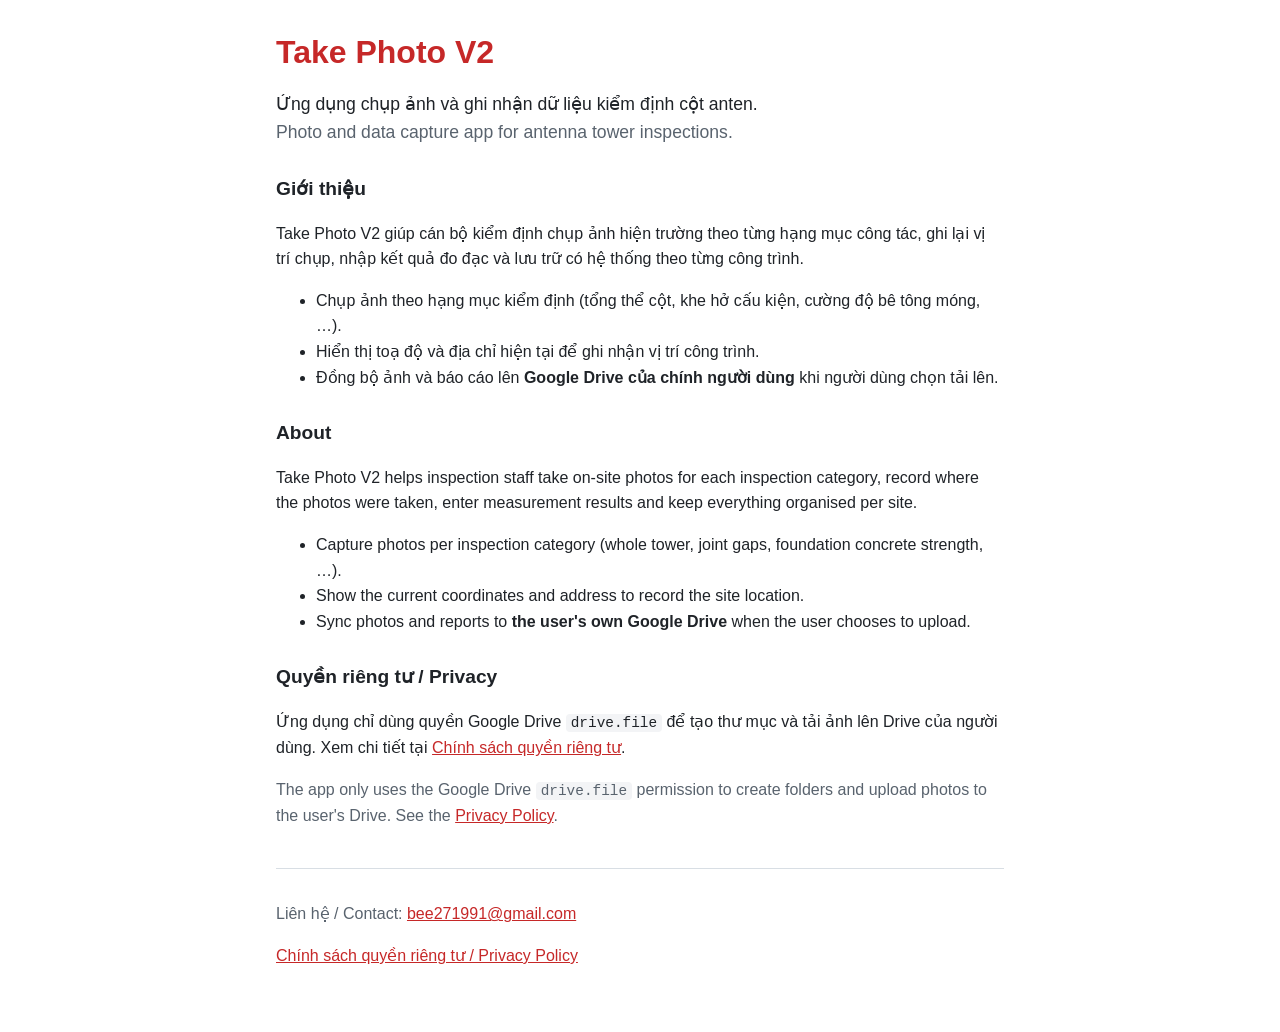
==== index.html @ fa76d884 "Add home page and privacy policy for Take Photo V2 Bilingual (Vietnamese/English) pages for the Goog" ====
<!doctype html>
<html lang="vi">
<head>
<meta charset="utf-8">
<meta name="viewport" content="width=device-width, initial-scale=1">
<title>Take Photo V2</title>
<meta name="description" content="Take Photo V2 – ứng dụng chụp ảnh kiểm định cột anten và đồng bộ lên Google Drive của người dùng.">
<link rel="stylesheet" href="style.css">
</head>
<body>
<main>
  <header>
    <h1>Take Photo V2</h1>
    <p class="lead">Ứng dụng chụp ảnh và ghi nhận dữ liệu kiểm định cột anten.<br>
    <span class="en">Photo and data capture app for antenna tower inspections.</span></p>
  </header>

  <section>
    <h2>Giới thiệu</h2>
    <p>Take Photo V2 giúp cán bộ kiểm định chụp ảnh hiện trường theo từng hạng mục công tác, ghi lại vị trí
    chụp, nhập kết quả đo đạc và lưu trữ có hệ thống theo từng công trình.</p>
    <ul>
      <li>Chụp ảnh theo hạng mục kiểm định (tổng thể cột, khe hở cấu kiện, cường độ bê tông móng, …).</li>
      <li>Hiển thị toạ độ và địa chỉ hiện tại để ghi nhận vị trí công trình.</li>
      <li>Đồng bộ ảnh và báo cáo lên <strong>Google Drive của chính người dùng</strong> khi người dùng chọn tải lên.</li>
    </ul>
  </section>

  <section class="en">
    <h2>About</h2>
    <p>Take Photo V2 helps inspection staff take on-site photos for each inspection category, record where the
    photos were taken, enter measurement results and keep everything organised per site.</p>
    <ul>
      <li>Capture photos per inspection category (whole tower, joint gaps, foundation concrete strength, …).</li>
      <li>Show the current coordinates and address to record the site location.</li>
      <li>Sync photos and reports to <strong>the user's own Google Drive</strong> when the user chooses to upload.</li>
    </ul>
  </section>

  <section>
    <h2>Quyền riêng tư / Privacy</h2>
    <p>Ứng dụng chỉ dùng quyền Google Drive <code>drive.file</code> để tạo thư mục và tải ảnh lên Drive của người
    dùng. Xem chi tiết tại <a href="privacy.html">Chính sách quyền riêng tư</a>.</p>
    <p class="en">The app only uses the Google Drive <code>drive.file</code> permission to create folders and upload
    photos to the user's Drive. See the <a href="privacy.html">Privacy Policy</a>.</p>
  </section>

  <footer>
    <p>Liên hệ / Contact: <a href="mailto:bee271991@gmail.com">bee271991@gmail.com</a></p>
    <p><a href="privacy.html">Chính sách quyền riêng tư / Privacy Policy</a></p>
  </footer>
</main>
</body>
</html>
---- style.css ----
:root {
  --bg: #ffffff;
  --fg: #1f2328;
  --muted: #59636e;
  --accent: #c62828;
  --border: #d8dee4;
  --code-bg: #f3f4f6;
}
@media (prefers-color-scheme: dark) {
  :root {
    --bg: #0d1117;
    --fg: #e6edf3;
    --muted: #9198a1;
    --accent: #ff6b6b;
    --border: #30363d;
    --code-bg: #161b22;
  }
}
* { box-sizing: border-box; }
body {
  margin: 0;
  background: var(--bg);
  color: var(--fg);
  font: 16px/1.6 -apple-system, "Segoe UI", Roboto, "Helvetica Neue", Arial, sans-serif;
}
main { max-width: 760px; margin: 0 auto; padding: 32px 16px 48px; }
h1 { font-size: 2rem; line-height: 1.25; margin: 0 0 8px; color: var(--accent); }
h2 { font-size: 1.2rem; margin: 28px 0 8px; }
a { color: var(--accent); }
code { background: var(--code-bg); padding: 1px 5px; border-radius: 4px; font-size: .9em; overflow-wrap: anywhere; }
.lead { font-size: 1.1rem; }
.meta, .en { color: var(--muted); }
section.en { color: inherit; }
hr { border: 0; border-top: 1px solid var(--border); margin: 40px 0; }
footer { margin-top: 40px; padding-top: 16px; border-top: 1px solid var(--border); color: var(--muted); }
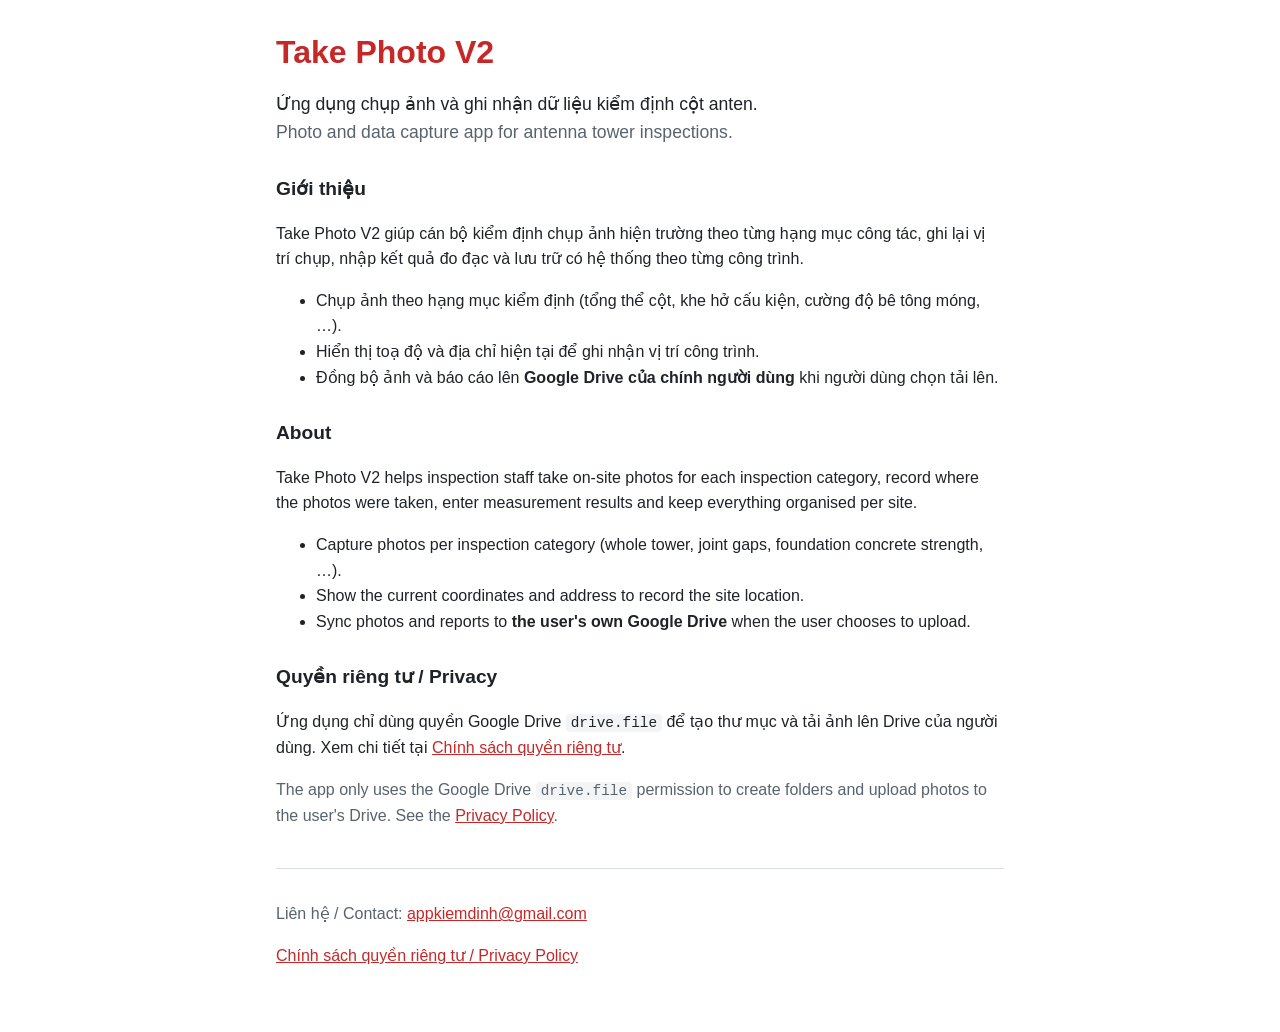
==== commit 63c85415: "Use appkiemdinh@gmail.com as the public contact address Co-Authored-By: Claude Opus 5.5 <noreply@ant" ====
--- a/index.html
+++ b/index.html
@@ -5,6 +5,7 @@
 <meta name="viewport" content="width=device-width, initial-scale=1">
 <title>Take Photo V2</title>
 <meta name="description" content="Take Photo V2 – ứng dụng chụp ảnh kiểm định cột anten và đồng bộ lên Google Drive của người dùng.">
+<meta name="google-site-verification" content="KKOMBe_g1uF0JuQlc5k4bXUz-mW7T5pPLnm95WazIwg" />
 <link rel="stylesheet" href="style.css">
 </head>
 <body>
@@ -46,7 +47,7 @@
   </section>
 
   <footer>
-    <p>Liên hệ / Contact: <a href="mailto:bee271991@gmail.com">bee271991@gmail.com</a></p>
+    <p>Liên hệ / Contact: <a href="mailto:appkiemdinh@gmail.com">appkiemdinh@gmail.com</a></p>
     <p><a href="privacy.html">Chính sách quyền riêng tư / Privacy Policy</a></p>
   </footer>
 </main>
